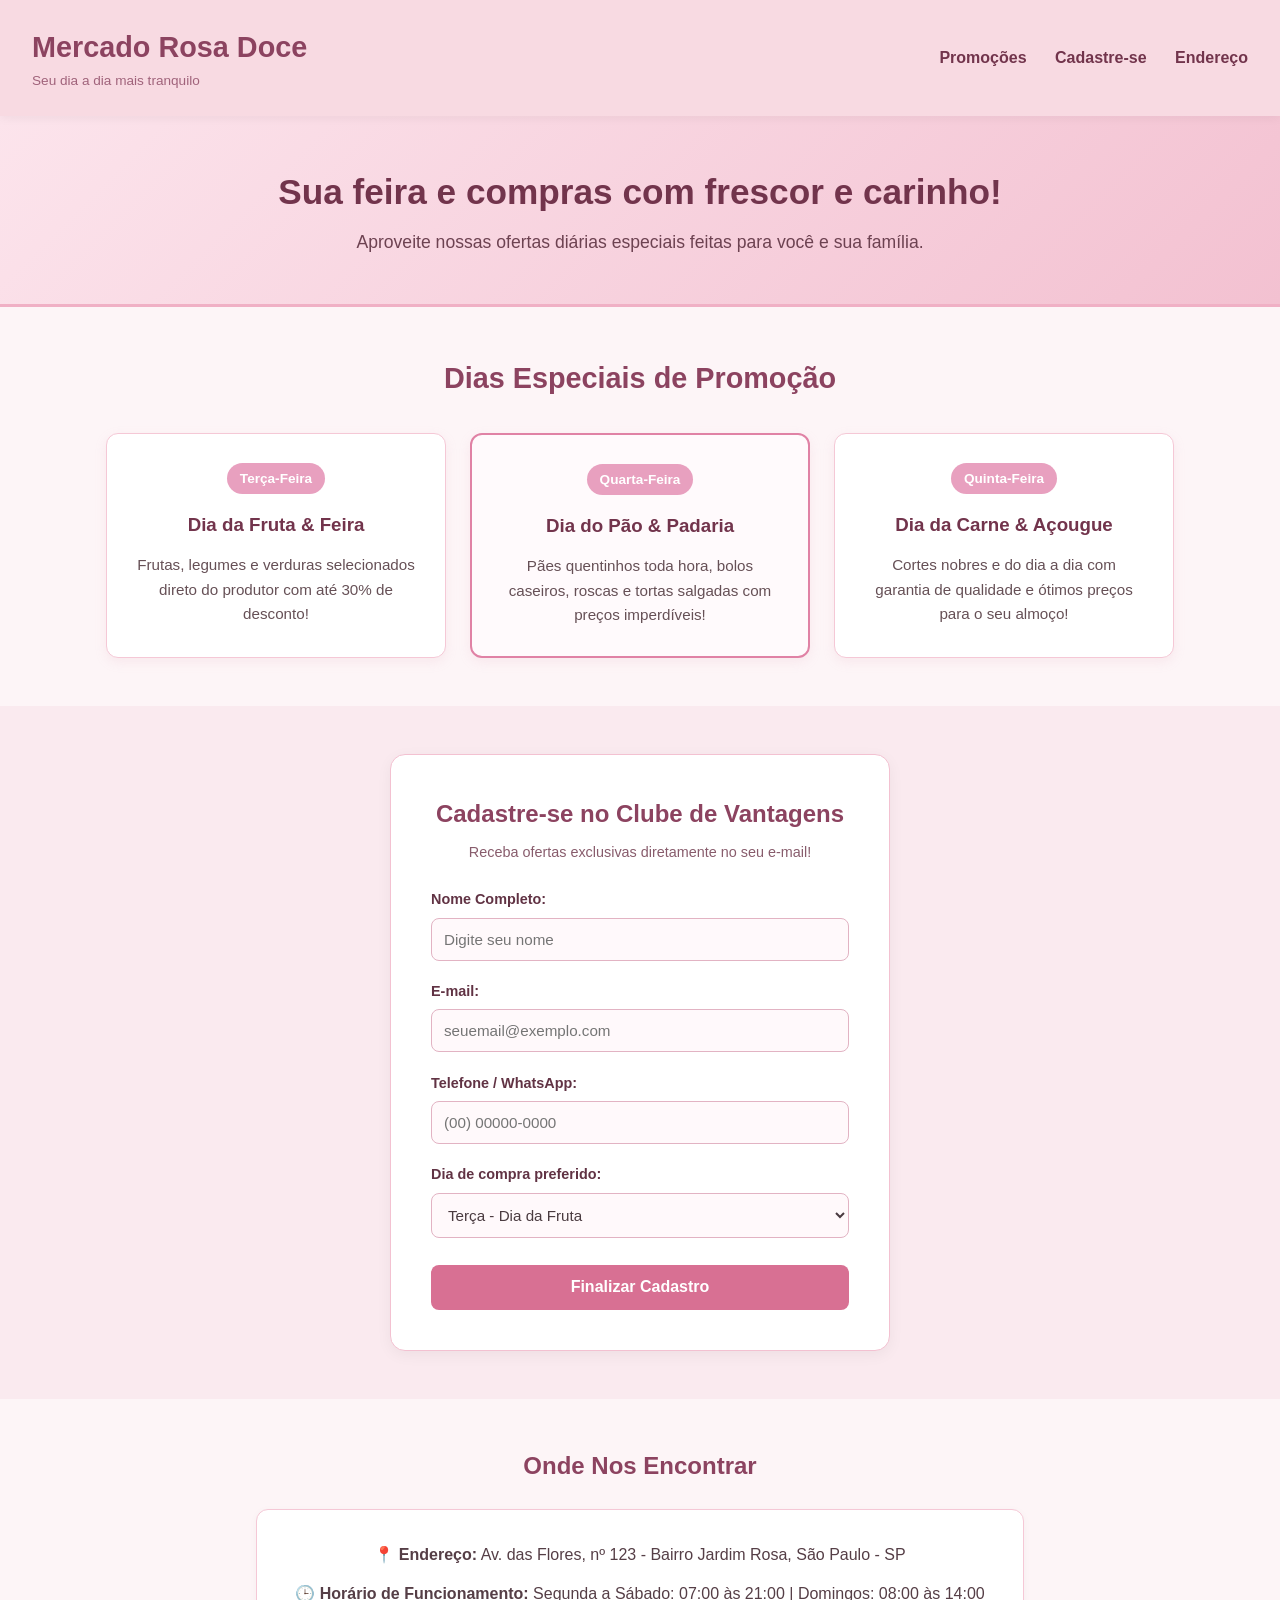
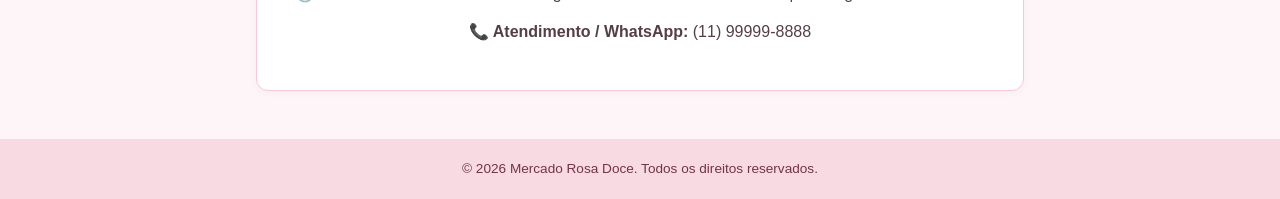
==== index.html @ 93463cc4 "Meu primeiro commit" ====
<!DOCTYPE html>
<html lang="pt-BR">
<head>
  <meta charset="UTF-8">
  <meta name="viewport" content="width=device-width, initial-scale=1.0">
  <title>Mercado Rosa Doce - Qualidade & Economia</title>
  <link rel="stylesheet" href="style.css">
</head>
<body>

  <!-- Cabeçalho -->
  <header class="header">
    <div class="logo">
      <h1>Mercado Rosa Doce</h1>
      <p>Seu dia a dia mais tranquilo</p>
    </div>
    <nav class="nav">
      <a href="#promocoes">Promoções</a>
      <a href="#cadastro">Cadastre-se</a>
      <a href="#contato">Endereço</a>
    </nav>
  </header>

  <!-- Banner Principal -->
  <section class="hero">
    <h2>Sua feira e compras com frescor e carinho!</h2>
    <p>Aproveite nossas ofertas diárias especiais feitas para você e sua família.</p>
  </section>

  <!-- Seção de Promoções Semanais -->
  <section id="promocoes" class="promocoes-container">
    <h2>Dias Especiais de Promoção</h2>
    <div class="cards-grid">
      
      <div class="card-promocao">
        <div class="tag-dia">Terça-Feira</div>
        <h3>Dia da Fruta & Feira</h3>
        <p>Frutas, legumes e verduras selecionados direto do produtor com até 30% de desconto!</p>
      </div>

      <div class="card-promocao destaque">
        <div class="tag-dia">Quarta-Feira</div>
        <h3>Dia do Pão & Padaria</h3>
        <p>Pães quentinhos toda hora, bolos caseiros, roscas e tortas salgadas com preços imperdíveis!</p>
      </div>

      <div class="card-promocao">
        <div class="tag-dia">Quinta-Feira</div>
        <h3>Dia da Carne & Açougue</h3>
        <p>Cortes nobres e do dia a dia com garantia de qualidade e ótimos preços para o seu almoço!</p>
      </div>

    </div>
  </section>

  <!-- Seção de Cadastro -->
  <section id="cadastro" class="cadastro-section">
    <div class="form-card">
      <h2>Cadastre-se no Clube de Vantagens</h2>
      <p>Receba ofertas exclusivas diretamente no seu e-mail!</p>
      
      <form id="formCadastro">
        <div class="form-group">
          <label for="nome">Nome Completo:</label>
          <input type="text" id="nome" name="nome" placeholder="Digite seu nome" required>
        </div>

        <div class="form-group">
          <label for="email">E-mail:</label>
          <input type="email" id="email" name="email" placeholder="seuemail@exemplo.com" required>
        </div>

        <div class="form-group">
          <label for="telefone">Telefone / WhatsApp:</label>
          <input type="tel" id="telefone" name="telefone" placeholder="(00) 00000-0000" required>
        </div>

        <div class="form-group">
          <label for="diaPreferido">Dia de compra preferido:</label>
          <select id="diaPreferido" name="diaPreferido">
            <option value="terca">Terça - Dia da Fruta</option>
            <option value="quarta">Quarta - Dia do Pão</option>
            <option value="quinta">Quinta - Dia da Carne</option>
            <option value="outros">Outros dias</option>
          </select>
        </div>

        <button type="submit" class="btn-submit">Finalizar Cadastro</button>
      </form>
      <div id="mensagemSucesso" class="mensagem-sucesso"></div>
    </div>
  </section>

  <!-- Seção de Endereço e Contato -->
  <section id="contato" class="contato-section">
    <h2>Onde Nos Encontrar</h2>
    <div class="info-endereco">
      <p><strong>📍 Endereço:</strong> Av. das Flores, nº 123 - Bairro Jardim Rosa, São Paulo - SP</p>
      <p><strong>🕒 Horário de Funcionamento:</strong> Segunda a Sábado: 07:00 às 21:00 | Domingos: 08:00 às 14:00</p>
      <p><strong>📞 Atendimento / WhatsApp:</strong> (11) 99999-8888</p>
    </div>
  </section>

  <!-- Rodapé -->
  <footer class="footer">
    <p>&copy; 2026 Mercado Rosa Doce. Todos os direitos reservados.</p>
  </footer>

  <script src="script.js"></script>
</body>
</html>
---- style.css ----
/* Reset básico e tipografia */
* {
  margin: 0;
  padding: 0;
  box-sizing: border-box;
  font-family: 'Segoe UI', Tahoma, Geneva, Verdana, sans-serif;
}

body {
  background-color: #fdf5f7; /* Rosa bem suave de fundo */
  color: #4a3b40;
  line-height: 1.6;
}

/* Cabeçalho */
.header {
  background-color: #f8dae2;
  padding: 1.5rem 2rem;
  display: flex;
  justify-content: space-between;
  align-items: center;
  box-shadow: 0 2px 10px rgba(0, 0, 0, 0.05);
  position: sticky;
  top: 0;
  z-index: 100;
}

.logo h1 {
  color: #8c4360;
  font-size: 1.8rem;
}

.logo p {
  font-size: 0.85rem;
  color: #a0637b;
}

.nav a {
  margin-left: 1.5rem;
  text-decoration: none;
  color: #72344c;
  font-weight: 600;
  transition: color 0.3s ease;
}

.nav a:hover {
  color: #b8527a;
}

/* Hero / Banner */
.hero {
  background: linear-gradient(135deg, #fce4ec, #f3c1d1);
  text-align: center;
  padding: 3rem 1rem;
  border-bottom: 3px solid #f0b0c5;
}

.hero h2 {
  color: #72344c;
  font-size: 2.2rem;
  margin-bottom: 0.5rem;
}

.hero p {
  color: #6d4251;
  font-size: 1.1rem;
}

/* Seção Promoções */
.promocoes-container {
  max-width: 1100px;
  margin: 3rem auto;
  padding: 0 1rem;
  text-align: center;
}

.promocoes-container h2 {
  color: #8c4360;
  margin-bottom: 2rem;
  font-size: 1.8rem;
}

.cards-grid {
  display: grid;
  grid-template-columns: repeat(auto-fit, minmax(280px, 1fr));
  gap: 1.5rem;
}

.card-promocao {
  background-color: #ffffff;
  border: 1px solid #f5c8d6;
  border-radius: 12px;
  padding: 1.8rem;
  box-shadow: 0 4px 12px rgba(220, 160, 180, 0.15);
  transition: transform 0.3s ease, box-shadow 0.3s ease;
  position: relative;
}

.card-promocao:hover {
  transform: translateY(-5px);
  box-shadow: 0 8px 20px rgba(220, 160, 180, 0.25);
}

.card-promocao.destaque {
  border: 2px solid #e082a5;
  background-color: #fffafc;
}

.tag-dia {
  display: inline-block;
  background-color: #e8a0bf;
  color: #ffffff;
  padding: 0.3rem 0.8rem;
  border-radius: 20px;
  font-size: 0.85rem;
  font-weight: bold;
  margin-bottom: 1rem;
}

.card-promocao h3 {
  color: #72344c;
  margin-bottom: 0.8rem;
}

.card-promocao p {
  color: #665056;
  font-size: 0.95rem;
}

/* Seção Cadastro */
.cadastro-section {
  background-color: #faeaef;
  padding: 3rem 1rem;
}

.form-card {
  max-width: 500px;
  margin: 0 auto;
  background-color: #ffffff;
  padding: 2.5rem;
  border-radius: 15px;
  box-shadow: 0 4px 15px rgba(0, 0, 0, 0.05);
  border: 1px solid #f3c1d1;
}

.form-card h2 {
  color: #8c4360;
  text-align: center;
  margin-bottom: 0.5rem;
}

.form-card p {
  text-align: center;
  color: #885c6c;
  font-size: 0.9rem;
  margin-bottom: 1.5rem;
}

.form-group {
  margin-bottom: 1.2rem;
}

.form-group label {
  display: block;
  margin-bottom: 0.4rem;
  color: #613344;
  font-weight: 600;
  font-size: 0.9rem;
}

.form-group input,
.form-group select {
  width: 100%;
  padding: 0.75rem;
  border: 1px solid #e2b3c3;
  border-radius: 8px;
  background-color: #fff9fb;
  color: #4a3b40;
  font-size: 0.95rem;
  outline: none;
  transition: border-color 0.3s ease;
}

.form-group input:focus,
.form-group select:focus {
  border-color: #b8527a;
  background-color: #ffffff;
}

.btn-submit {
  width: 100%;
  padding: 0.85rem;
  background-color: #d87093;
  color: white;
  border: none;
  border-radius: 8px;
  font-size: 1rem;
  font-weight: bold;
  cursor: pointer;
  transition: background-color 0.3s ease;
  margin-top: 0.5rem;
}

.btn-submit:hover {
  background-color: #b8527a;
}

.mensagem-sucesso {
  margin-top: 1rem;
  padding: 0.8rem;
  background-color: #d4edda;
  color: #155724;
  border-radius: 8px;
  text-align: center;
  display: none;
  font-size: 0.9rem;
}

/* Seção Contato/Endereço */
.contato-section {
  max-width: 800px;
  margin: 3rem auto;
  padding: 0 1rem;
  text-align: center;
}

.contato-section h2 {
  color: #8c4360;
  margin-bottom: 1.5rem;
}

.info-endereco {
  background-color: #ffffff;
  padding: 2rem;
  border-radius: 12px;
  border: 1px solid #f5c8d6;
  box-shadow: 0 2px 10px rgba(0, 0, 0, 0.03);
}

.info-endereco p {
  margin-bottom: 0.8rem;
  color: #553e46;
  font-size: 1rem;
}

/* Rodapé */
.footer {
  background-color: #f8dae2;
  text-align: center;
  padding: 1.2rem;
  color: #72344c;
  font-size: 0.85rem;
  margin-top: 2rem;
}
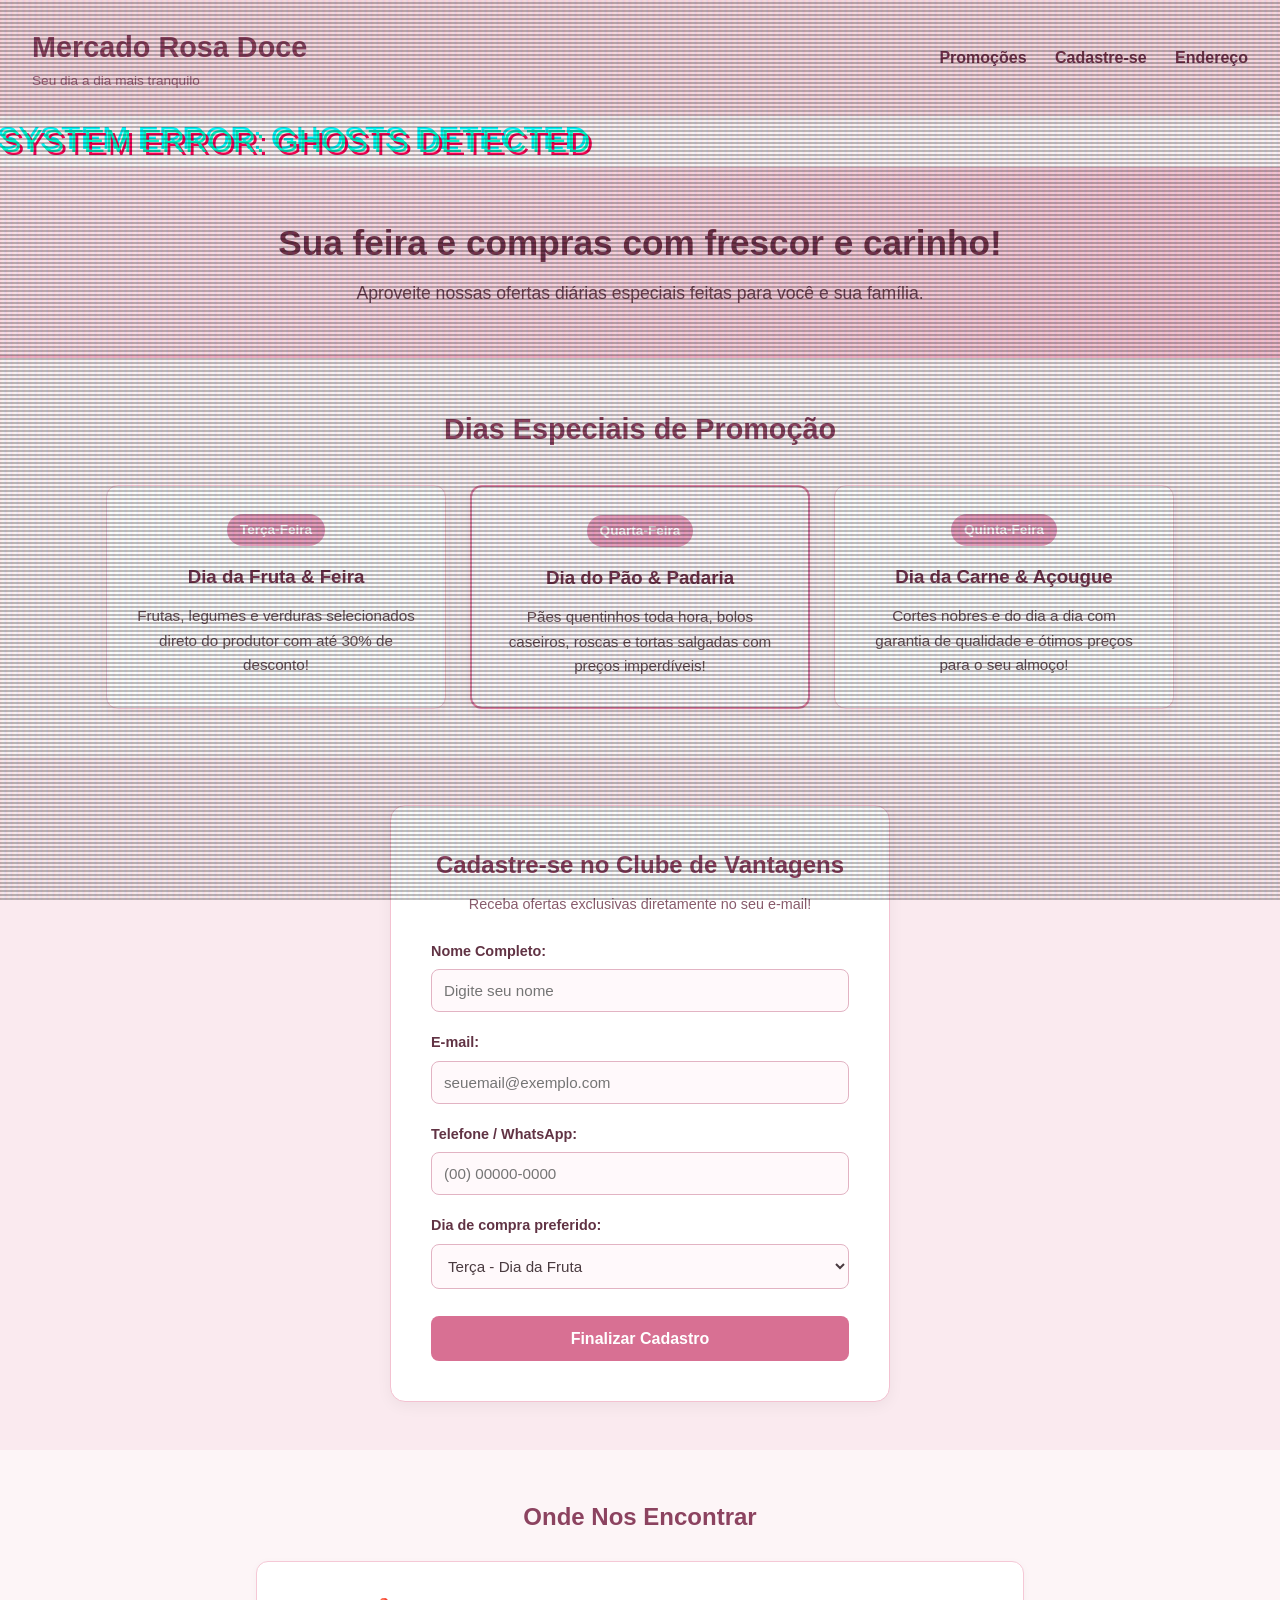
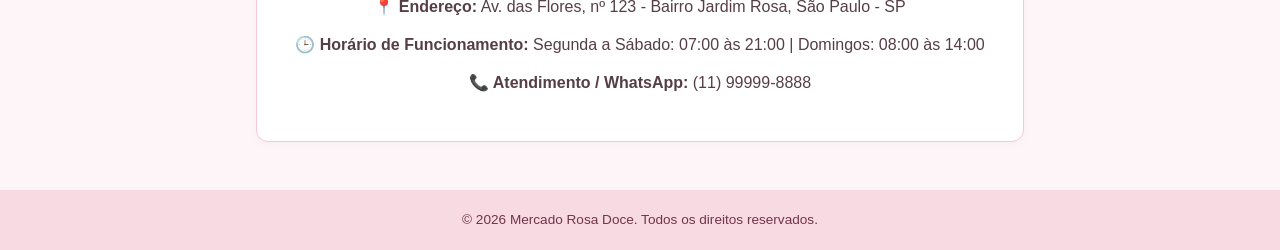
==== commit f32272dc: "Atualização HAHAHAHHA" ====
--- a/index.html
+++ b/index.html
@@ -20,7 +20,7 @@
       <a href="#contato">Endereço</a>
     </nav>
   </header>
-
+<div class="title">SYSTEM ERROR: GHOSTS DETECTED</div>
   <!-- Banner Principal -->
   <section class="hero">
     <h2>Sua feira e compras com frescor e carinho!</h2>
--- a/style.css
+++ b/style.css
@@ -251,4 +251,48 @@
   color: #72344c;
   font-size: 0.85rem;
   margin-top: 2rem;
+}
+/* Efeito de scanline e estática de TV antiga */
+body::before {
+    content: " ";
+    display: block;
+    position: absolute;
+    top: 0; left: 0; bottom: 0; right: 0;
+    background: linear-gradient(rgba(18, 16, 16, 0) 50%, rgba(0, 0, 0, 0.25) 50%), linear-gradient(90deg, rgba(255, 0, 0, 0.06), rgba(0, 255, 0, 0.02), rgba(0, 0, 255, 0.06));
+    z-index: 999;
+    background-size: 100% 4px, 6px 100%;
+    pointer-events: none;
+}
+
+.ghost {
+    position: absolute;
+    font-size: 3rem;
+    color: #00ffcc;
+    user-select: none;
+    animation: fly linear infinite, glitch 0.3s infinite;
+    filter: drop-shadow(0 0 8px rgba(0, 255, 204, 0.8));
+}
+
+@keyframes fly {
+    0% { transform: translate(-100px, var(--start-y)); opacity: 0; }
+    10% { opacity: 0.8; }
+    90% { opacity: 0.8; }
+    100% { transform: translate(calc(100vw + 100px), var(--end-y)); opacity: 0; }
+}
+
+@keyframes glitch {
+    0% { text-shadow: 2px 0 #ff0055, -2px 0 #00ffff; transform: skew(0deg); }
+    20% { text-shadow: -3px -1px #ff0055, 3px 1px #00ffff; transform: skew(10deg); }
+    40% { text-shadow: 2px 2px #ff0055, -2px -2px #00ffff; transform: skew(-10deg); }
+    60% { text-shadow: -1px 2px #ff0055, 1px -2px #00ffff; transform: skew(5deg); }
+    80% { text-shadow: 3px -2px #ff0055, -3px 2px #00ffff; transform: skew(-5deg); }
+    100% { text-shadow: 2px 0 #ff0055, -2px 0 #00ffff; transform: skew(0deg); }
+}
+
+.title {
+    color: #00ffcc;
+    font-size: 2rem;
+    text-shadow: 3px 3px #ff0055, -3px -3px #00ffff;
+    animation: glitch 0.2s infinite;
+    z-index: 10;
 }
